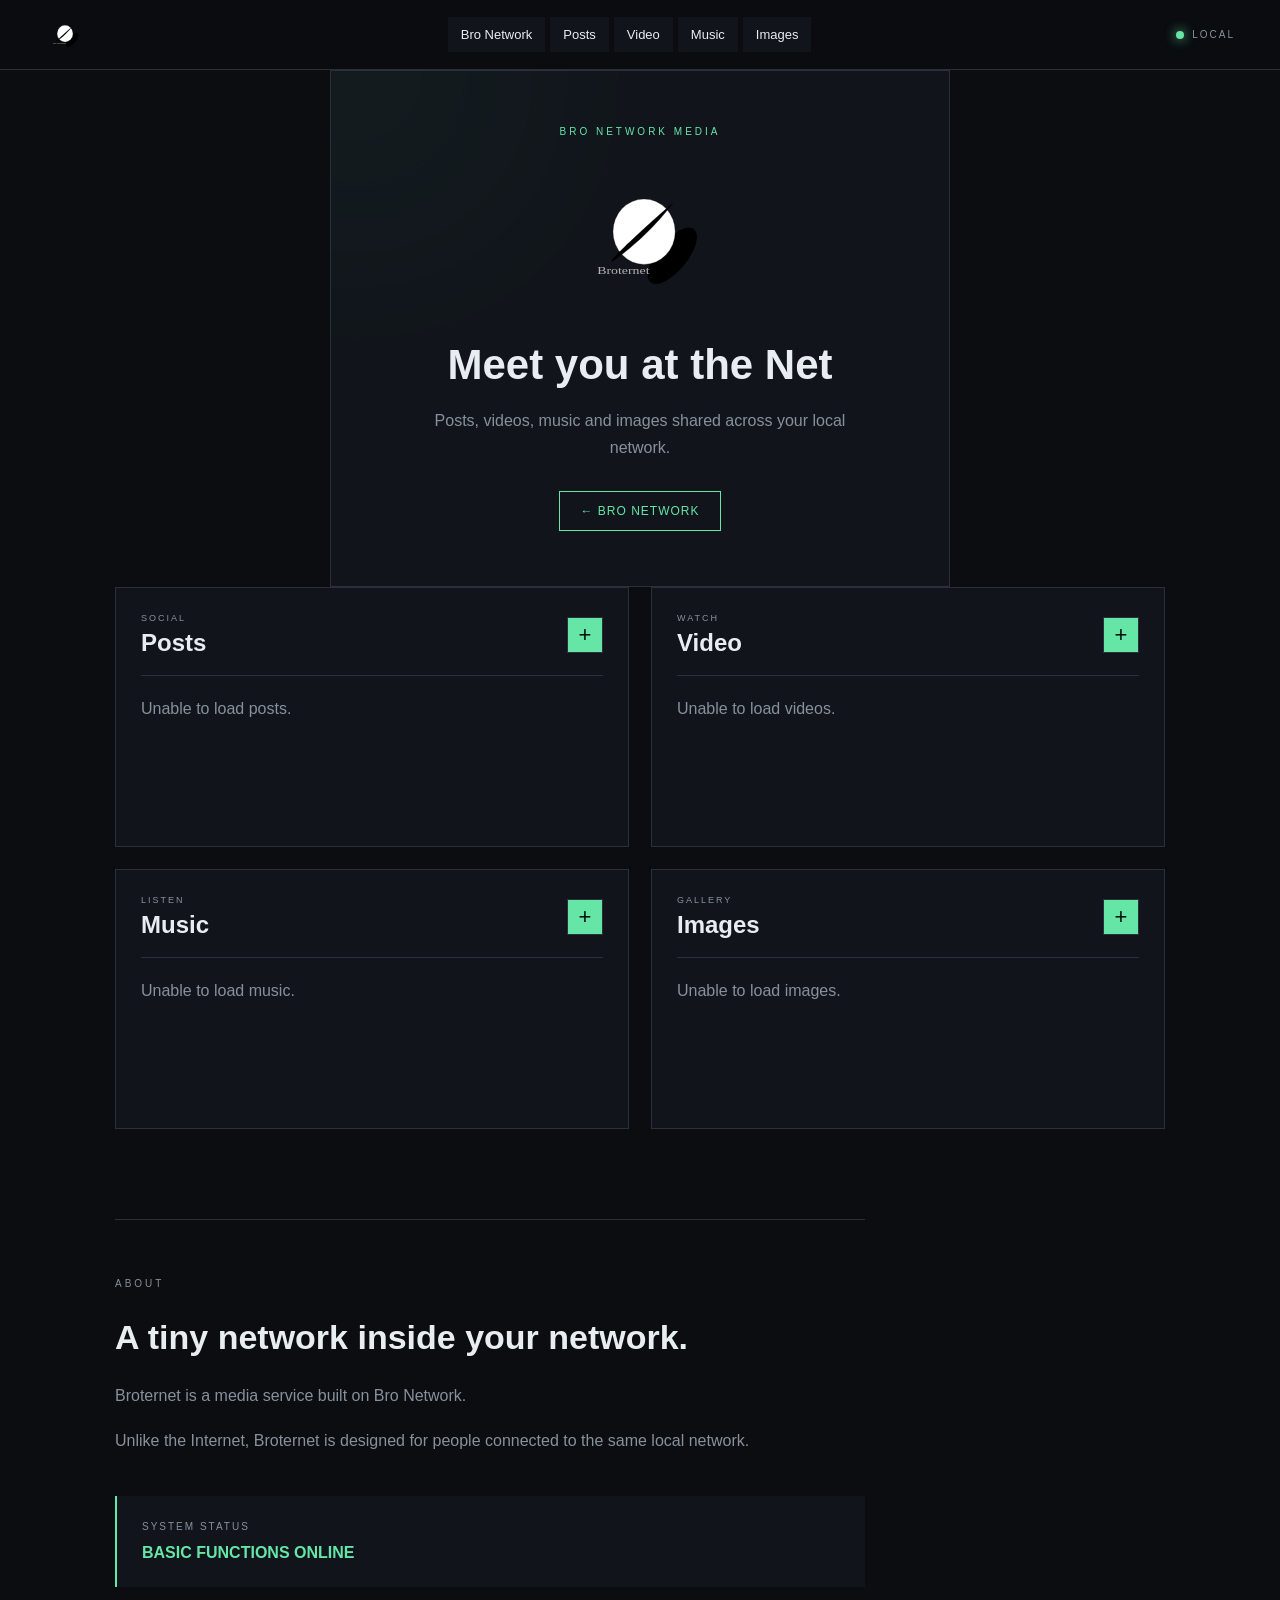
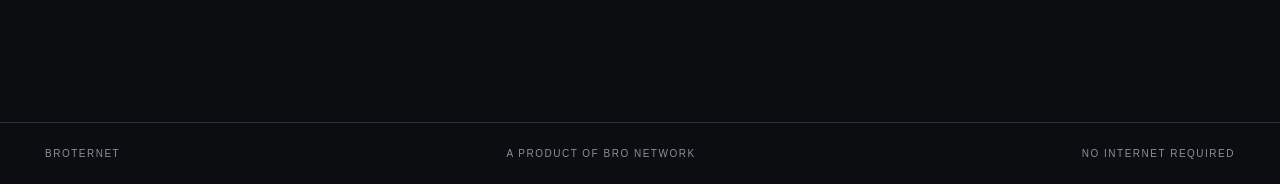
==== broternet/index.html @ 54a4904a "Initial commit" ====
<!DOCTYPE html>

<html lang="en">

<head>

<link
    rel="icon"
    type="image/svg+xml"
    href="broternet.svg"
>

<meta charset="UTF-8">

<meta
    name="viewport"
    content="width=device-width, initial-scale=1.0"
>

<title>Broternet | Bro Network</title>

<link
    rel="stylesheet"
    href="broternet.css"
>

</head>

<body>

<!-- ================================================= -->

<!-- NAVIGATION -->

<!-- ================================================= -->

<header class="navbar">

<a
    href="/"
    class="nav-logo"
>

    <img
        src="broternet.svg"
        alt="Broternet Logo"
    >

</a>


<nav>

    <a href="/">
        Bro Network
    </a>

    <a href="#posts">
        Posts
    </a>

    <a href="#videos">
        Video
    </a>

    <a href="#music">
        Music
    </a>

    <a href="#images">
        Images
    </a>

</nav>


<div class="network-status">

    <span class="status-dot"></span>

    LOCAL

</div>

</header>




<main>

<!-- ================================================= -->
<!-- HERO -->
<!-- ================================================= -->

<section class="hero">

    <div class="hero-card">


        <p class="eyebrow">
            BRO NETWORK MEDIA
        </p>


        <img
            src="broternet.svg"
            alt="Broternet Logo"
            class="hero-logo"
        >


        <h1>
            Meet you at the Net
        </h1>


        <p class="hero-description">

            Posts, videos, music and images
            shared across your local network.

        </p>


        <a
            href="/"
            class="back-button"
        >

            ← BRO NETWORK

        </a>


    </div>

</section>



<!-- ================================================= -->
<!-- CONTENT -->
<!-- ================================================= -->

<div class="content-grid">


    <!-- ============================================= -->
    <!-- POSTS -->
    <!-- ============================================= -->

    <section class="content-section posts-section">

        <div class="section-header">

            <div>

                <p class="section-label">
                    SOCIAL
                </p>

                <h2>
                    Posts
                </h2>

            </div>


            <button
                id="new-post"
                type="button"
                class="add-button"
            >
                +
            </button>

        </div>


        <div
            id="post-form"
            class="publish-form"
            style="display: none;"
        >

            <input
                type="text"
                id="post-title"
                placeholder="Post title"
            >


            <textarea
                id="post-content"
                placeholder="Write something..."
            ></textarea>


            <button
                type="button"
                onclick="createPost()"
            >
                Publish Post
            </button>

        </div>


        <div id="posts">

            Loading posts...

        </div>

    </section>



    <!-- ============================================= -->
    <!-- VIDEO -->
    <!-- ============================================= -->

    <section class="content-section video-section">

        <div class="section-header">

            <div>

                <p class="section-label">
                    WATCH
                </p>

                <h2>
                    Video
                </h2>

            </div>


            <button
                id="new-video"
                type="button"
                class="add-button"
            >
                +
            </button>

        </div>


        <div
            id="video-form"
            class="publish-form"
            style="display: none;"
        >

            <input
                type="text"
                id="video-title"
                placeholder="Video title"
            >


            <label for="video-type">

                VIDEO TYPE

            </label>


            <select id="video-type">

                <option value="embed">

                    Embed Video

                </option>


                <option value="mp4">

                    Upload MP4

                </option>

            </select>


            <div id="embed-container">

                <input
                    type="text"
                    id="video-source"
                    placeholder="Embed URL"
                >

            </div>


            <div
                id="video-upload-container"
                style="display: none;"
            >

                <input
                    type="file"
                    id="video-file"
                    accept="video/mp4,.mp4"
                >

            </div>


            <button
                type="button"
                onclick="createVideo()"
            >
                Publish Video
            </button>

        </div>


        <div id="videos">

            Loading videos...

        </div>

    </section>



    <!-- ============================================= -->
    <!-- MUSIC -->
    <!-- ============================================= -->

    <section class="content-section music-section">

        <div class="section-header">

            <div>

                <p class="section-label">
                    LISTEN
                </p>

                <h2>
                    Music
                </h2>

            </div>


            <button
                id="new-music"
                type="button"
                class="add-button"
            >
                +
            </button>

        </div>


        <div
            id="music-form"
            class="publish-form"
            style="display: none;"
        >

            <input
                type="text"
                id="music-title"
                placeholder="Song title"
            >


            <input
                type="text"
                id="music-artist"
                placeholder="Artist"
            >


            <label>

                MP3 FILE

            </label>


            <input
                type="file"
                id="music-file"
                accept="audio/mpeg,.mp3"
            >


            <button
                type="button"
                onclick="createMusic()"
            >
                Publish Music
            </button>

        </div>


        <div id="music">

            Loading music...

        </div>

    </section>



    <!-- ============================================= -->
    <!-- IMAGES -->
    <!-- ============================================= -->

    <section class="content-section images-section">

        <div class="section-header">

            <div>

                <p class="section-label">
                    GALLERY
                </p>

                <h2>
                    Images
                </h2>

            </div>


            <button
                id="new-image"
                type="button"
                class="add-button"
            >
                +
            </button>

        </div>


        <div
            id="image-form"
            class="publish-form"
            style="display: none;"
        >

            <input
                id="image-title"
                type="text"
                placeholder="Image title"
            >


            <textarea
                id="image-content"
                placeholder="Description (optional)"
            ></textarea>


            <input
                id="image-file"
                type="file"
                accept="image/*"
            >


            <button
                type="button"
                onclick="createImagePost()"
            >
                Publish Image
            </button>

        </div>


        <div id="images">

            Loading images...

        </div>

    </section>


</div>



<!-- ================================================= -->
<!-- ABOUT -->
<!-- ================================================= -->

<section class="about-section">


    <p class="eyebrow">
        ABOUT
    </p>


    <h2>
        A tiny network inside your network.
    </h2>


    <p>

        Broternet is a media service
        built on Bro Network.

    </p>


    <p>

        Unlike the Internet, Broternet
        is designed for people connected
        to the same local network.

    </p>


    <div class="changelog">

        <span>
            SYSTEM STATUS
        </span>

        <strong>
            BASIC FUNCTIONS ONLINE
        </strong>

    </div>


</section>

</main>




<footer>

<span>
    BROTERNET
</span>

<span>
    A PRODUCT OF BRO NETWORK
</span>

<span>
    NO INTERNET REQUIRED
</span>

</footer>




<script src="broternet.js"></script>

</body>

</html>
---- broternet/broternet.css ----
/* ========================================
BROTERNET
A BRO NETWORK MEDIA SERVICE
======================================== */

/* ========================================
ROOT
======================================== */

*{

box-sizing:
border-box;

}

:root {

--bg:
    #0b0d10;

--bg-soft:
    #11151b;

--panel:
    #141922;

--line:
    #29303a;

--text:
    #e8edf2;

--muted:
    #87919d;

--accent:
    #65e6a7;

}

html {

scroll-behavior:
    smooth;

}

body {

margin:
    0;

background:
    var(--bg);

color:
    var(--text);

font-family:
    Arial,
    sans-serif;

}

/* ========================================
NAVBAR
======================================== */

.navbar {

height:
    70px;

display:
    flex;

align-items:
    center;

justify-content:
    space-between;

padding:
    0 45px;

border-bottom:
    1px solid var(--line);

background:
    rgba(11, 13, 16, 0.96);

position:
    sticky;

top:
    0;

z-index:
    100;

}

.nav-logo {

display:
    flex;

align-items:
    center;

}

.nav-logo img {

width:
    38px;

height:
    38px;

}

.navbar nav {

display:
    flex;

gap:
    5px;

}

.navbar nav a {

color:
    var(--muted);

text-decoration:
    none;

padding:
    10px 13px;

font-size:
    13px;

transition:
    0.2s;

}

.navbar nav a {

color:
    var(--text);

background:
    var(--bg-soft);

}

.network-status {

display:
    flex;

align-items:
    center;

gap:
    8px;

color:
    var(--muted);

font-size:
    10px;

letter-spacing:
    2px;

}

.status-dot {

width:
    8px;

height:
    8px;

border-radius:
    50%;

background:
    var(--accent);

box-shadow:
    0 0 12px var(--accent);

}

/* ========================================
MAIN
======================================== */

main {

max-width:
    1100px;

margin:
    auto;

padding:
    0 25px 80px;

}

/* ========================================
HERO
======================================== */

.hero {

min-height:
    440px;

display:
    flex;

justify-content:
    center;

align-items:
    center;

}

.hero-card {

width:
    620px;

max-width:
    100%;

text-align:
    center;

padding:
    55px 35px;

border:
    1px solid var(--line);

background:
    var(--bg-soft);

position:
    relative;

overflow:
    hidden;

}

/* decorative glow */

.hero-card::before {

content:
    "";

position:
    absolute;

width:
    250px;

height:
    250px;

border-radius:
    50%;

background:
    var(--accent);

filter:
    blur(120px);

opacity:
    0.07;

top:
    -120px;

left:
    -100px;

}

.hero-card > * {

position:
    relative;

}

.eyebrow {

color:
    var(--accent);

font-size:
    10px;

letter-spacing:
    3px;

margin:
    0 0 25px;

}

.hero-logo {

width:
    150px;

max-width:
    100%;

margin-bottom:
    25px;

}

.hero h1 {

font-size:
    42px;

margin:
    0 0 18px;

}

.hero-description {

color:
    var(--muted);

line-height:
    1.7;

max-width:
    450px;

margin:
    0 auto 30px;

}

.back-button {

display:
    inline-block;

padding:
    12px 20px;

border:
    1px solid var(--line);

color:
    var(--text);

text-decoration:
    none;

font-size:
    12px;

letter-spacing:
    1px;

transition:
    0.2s;

}

.back-button {

border-color:
    var(--accent);

color:
    var(--accent);

}

/* ========================================
CONTENT GRID
======================================== */

.content-grid {

display:
    grid;

grid-template-columns:
    repeat(2, 1fr);

gap:
    22px;

margin-bottom:
    90px;

}

.content-section {

min-height:
    260px;

padding:
    25px;

border:
    1px solid var(--line);

background:
    var(--bg-soft);

}

/* ========================================
SECTION HEADER
======================================== */

.section-header {

display:
    flex;

align-items:
    center;

justify-content:
    space-between;

padding-bottom:
    18px;

margin-bottom:
    20px;

border-bottom:
    1px solid var(--line);

}

.section-label {

margin:
    0 0 6px;

color:
    var(--muted);

font-size:
    9px;

letter-spacing:
    2px;

}

.section-header h2 {

margin:
    0;

font-size:
    24px;

}

.add-button {

width:
    36px;

height:
    36px;

border:
    1px solid var(--line);

background:
    transparent;

color:
    var(--accent);

font-size:
    22px;

cursor:
    pointer;

transition:
    0.2s;

}

.add-button {

background:
    var(--accent);

color:
    #08100c;

}

/* ========================================
PUBLISH FORMS
======================================== */

.publish-form {

display:
    flex;

flex-direction:
    column;

gap:
    12px;

padding:
    18px;

margin-bottom:
    20px;

border:
    1px solid var(--line);

background:
    var(--panel);

}

.publish-form input,
.publish-form textarea,
.publish-form select {

width:
    100%;

padding:
    12px;

border:
    1px solid var(--line);

background:
    var(--bg);

color:
    var(--text);

outline:
    none;

font-family:
    inherit;

}

.publish-form textarea {

min-height:
    110px;

resize:
    vertical;

}

.publish-form input,
.publish-form textarea,
.publish-form select {

border-color:
    var(--accent);

}

.publish-form label {

color:
    var(--muted);

font-size:
    10px;

letter-spacing:
    1.5px;

}

.publish-form button {

padding:
    12px;

border:
    none;

background:
    var(--accent);

color:
    #07110b;

font-weight:
    bold;

cursor:
    pointer;

}

/* ========================================
CONTENT OUTPUT
======================================== */

#posts,
#videos,
#music,
#images {

color:
    var(--muted);

line-height:
    1.6;

}

/* ========================================
ABOUT
======================================== */

.about-section {

max-width:
    750px;

padding:
    55px 0;

border-top:
    1px solid var(--line);

}

.about-section h2 {

font-size:
    34px;

margin:
    0 0 25px;

}

.about-section > p {

color:
    var(--muted);

line-height:
    1.8;

max-width:
    680px;

}

.changelog {

display:
    flex;

flex-direction:
    column;

gap:
    12px;

margin-top:
    40px;

padding:
    25px;

border-left:
    2px solid var(--accent);

background:
    var(--bg-soft);

}

.changelog span {

color:
    var(--muted);

font-size:
    10px;

letter-spacing:
    2px;

}

.changelog strong {

color:
    var(--accent);

}

/* ========================================
FOOTER
======================================== */

footer {

display:
    flex;

justify-content:
    space-between;

gap:
    20px;

padding:
    25px 45px;

border-top:
    1px solid var(--line);

color:
    var(--muted);

font-size:
    10px;

letter-spacing:
    1.5px;

}

/* ========================================
MOBILE
======================================== */

@media (
max-width: 800px
) {

.navbar {

    padding:
        0 20px;

}


.navbar nav {

    display:
        none;

}


.content-grid {

    grid-template-columns:
        1fr;

}


.hero {

    min-height:
        380px;

}


.hero-card {

    padding:
        45px 22px;

}


.hero h1 {

    font-size:
        32px;

}


main {

    padding:
        0 18px 60px;

}


footer {

    flex-direction:
        column;

    padding:
        25px 20px;

}

}
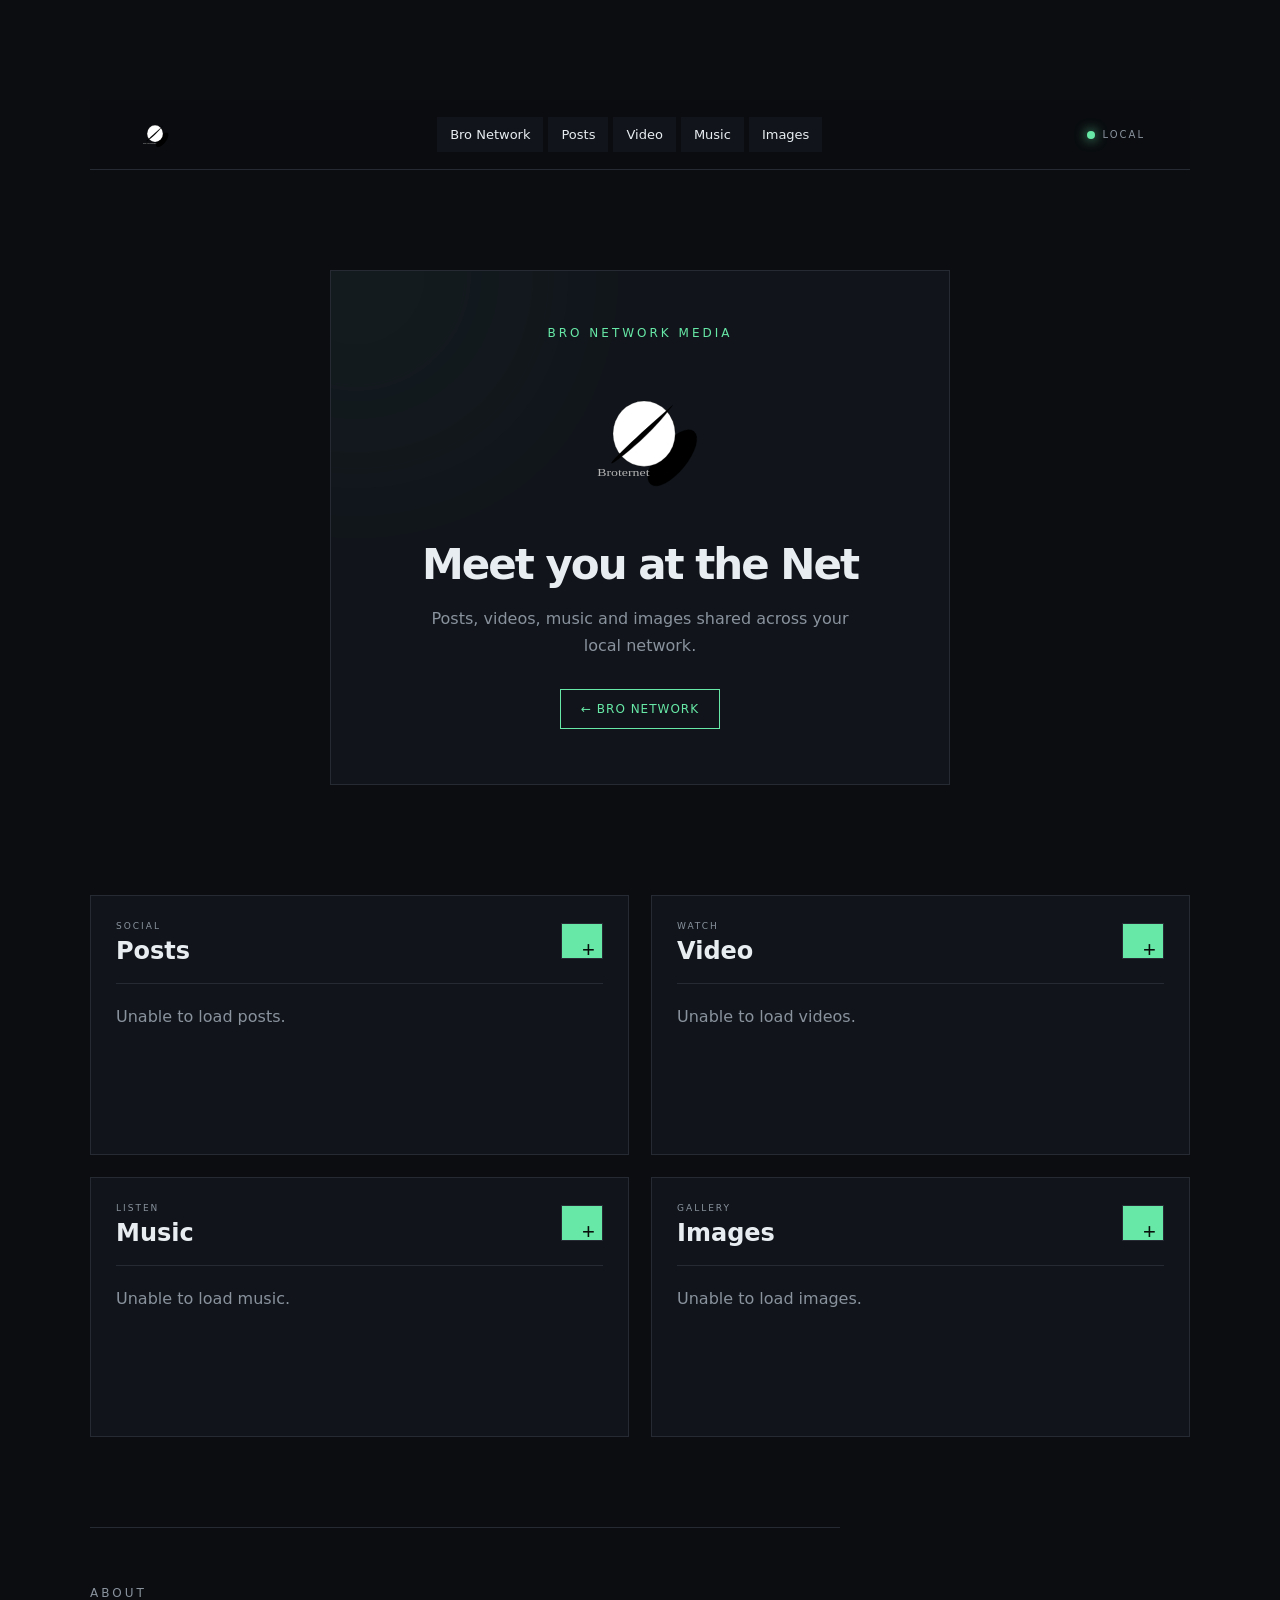
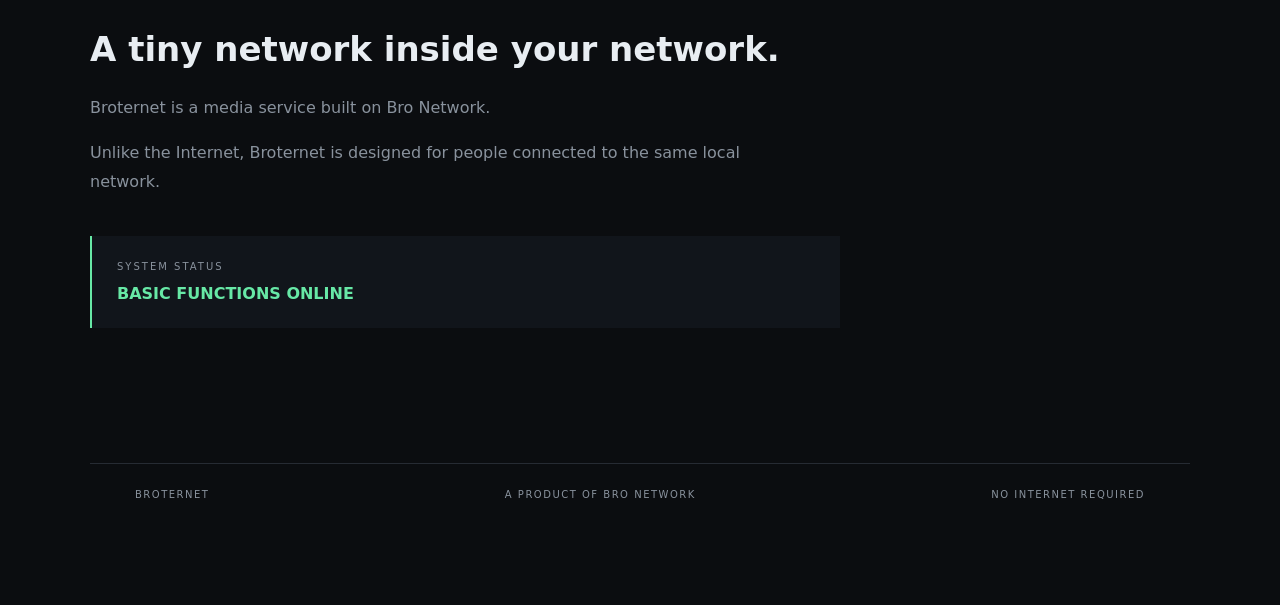
==== commit 3fe7adc4: "add broterminal" ====
--- a/broternet/index.html
+++ b/broternet/index.html
@@ -23,11 +23,12 @@
     rel="stylesheet"
     href="broternet.css"
 >
+<link rel="stylesheet" href="../style.css">
 
 </head>
 
 <body>
-
+<main class="broternet-page">
 <!-- ================================================= -->
 
 <!-- NAVIGATION -->
@@ -553,7 +554,7 @@
 
 
 
-<footer>
+<footer class="broternet-footer">
 
 <span>
     BROTERNET
@@ -571,9 +572,42 @@
 
 
 
-
+<script src="../script.js"></script>
 <script src="broternet.js"></script>
 
+<div id="bro-dialog" class="bro-dialog">
+
+    <div class="bro-dialog-box">
+
+        <div
+            id="bro-dialog-content"
+            class="bro-dialog-content"
+        >
+            Content
+        </div>
+
+        <div class="bro-dialog-actions">
+
+            <button
+                id="bro-dialog-opt1"
+            >
+                OK
+            </button>
+
+            <button
+                id="bro-dialog-opt2"
+                class="secondary"
+            >
+                Cancel
+            </button>
+
+        </div>
+
+    </div>
+
+</div>
 </body>
 
+</main>
+
 </html>
--- a/broternet/broternet.css
+++ b/broternet/broternet.css
@@ -741,37 +741,27 @@
 }
 
 /* ========================================
-FOOTER
-======================================== */
-
-footer {
-
-display:
-    flex;
-
-justify-content:
-    space-between;
-
-gap:
-    20px;
-
-padding:
-    25px 45px;
-
-border-top:
-    1px solid var(--line);
-
-color:
-    var(--muted);
-
-font-size:
-    10px;
-
-letter-spacing:
-    1.5px;
-
-}
-
+   BROTERNET FOOTER
+======================================== */
+
+.broternet-footer {
+    width: 100%;
+    box-sizing: border-box;
+
+    display: flex;
+    justify-content: space-between;
+    align-items: center;
+
+    padding: 25px 45px;
+
+    border-top: 1px solid var(--line);
+
+    color: var(--muted);
+    font-size: 10px;
+    letter-spacing: 1.5px;
+
+    gap: 20px;
+}
 /* ========================================
 MOBILE
 ======================================== */
@@ -846,4 +836,1024 @@
 
 }
 
-}
+/* ========================================
+BROTERNET
+A BRO NETWORK MEDIA SERVICE
+======================================== */
+
+/* ========================================
+ROOT
+======================================== */
+
+*{
+
+box-sizing:
+border-box;
+
+}
+
+:root {
+
+--bg:
+    #0b0d10;
+
+--bg-soft:
+    #11151b;
+
+--panel:
+    #141922;
+
+--line:
+    #29303a;
+
+--text:
+    #e8edf2;
+
+--muted:
+    #87919d;
+
+--accent:
+    #65e6a7;
+
+}
+
+html {
+
+scroll-behavior:
+    smooth;
+
+}
+
+body {
+
+margin:
+    0;
+
+background:
+    var(--bg);
+
+color:
+    var(--text);
+
+font-family:
+    Arial,
+    sans-serif;
+
+}
+
+/* ========================================
+NAVBAR
+======================================== */
+
+.navbar {
+
+height:
+    70px;
+
+display:
+    flex;
+
+align-items:
+    center;
+
+justify-content:
+    space-between;
+
+padding:
+    0 45px;
+
+border-bottom:
+    1px solid var(--line);
+
+background:
+    rgba(11, 13, 16, 0.96);
+
+position:
+    sticky;
+
+top:
+    0;
+
+z-index:
+    100;
+
+}
+
+.nav-logo {
+
+display:
+    flex;
+
+align-items:
+    center;
+
+}
+
+.nav-logo img {
+
+width:
+    38px;
+
+height:
+    38px;
+
+}
+
+.navbar nav {
+
+display:
+    flex;
+
+gap:
+    5px;
+
+}
+
+.navbar nav a {
+
+color:
+    var(--muted);
+
+text-decoration:
+    none;
+
+padding:
+    10px 13px;
+
+font-size:
+    13px;
+
+transition:
+    0.2s;
+
+}
+
+.navbar nav a {
+
+color:
+    var(--text);
+
+background:
+    var(--bg-soft);
+
+}
+
+.network-status {
+
+display:
+    flex;
+
+align-items:
+    center;
+
+gap:
+    8px;
+
+color:
+    var(--muted);
+
+font-size:
+    10px;
+
+letter-spacing:
+    2px;
+
+}
+
+.status-dot {
+
+width:
+    8px;
+
+height:
+    8px;
+
+border-radius:
+    50%;
+
+background:
+    var(--accent);
+
+box-shadow:
+    0 0 12px var(--accent);
+
+}
+
+/* ========================================
+MAIN
+======================================== */
+
+main {
+
+max-width:
+    1100px;
+
+margin:
+    auto;
+
+padding:
+    0 25px 80px;
+
+}
+
+/* ========================================
+HERO
+======================================== */
+
+.hero {
+
+min-height:
+    440px;
+
+display:
+    flex;
+
+justify-content:
+    center;
+
+align-items:
+    center;
+
+}
+
+.hero-card {
+
+width:
+    620px;
+
+max-width:
+    100%;
+
+text-align:
+    center;
+
+padding:
+    55px 35px;
+
+border:
+    1px solid var(--line);
+
+background:
+    var(--bg-soft);
+
+position:
+    relative;
+
+overflow:
+    hidden;
+
+}
+
+/* decorative glow */
+
+.hero-card::before {
+
+content:
+    "";
+
+position:
+    absolute;
+
+width:
+    250px;
+
+height:
+    250px;
+
+border-radius:
+    50%;
+
+background:
+    var(--accent);
+
+filter:
+    blur(120px);
+
+opacity:
+    0.07;
+
+top:
+    -120px;
+
+left:
+    -100px;
+
+}
+
+.hero-card > * {
+
+position:
+    relative;
+
+}
+
+.eyebrow {
+
+color:
+    var(--accent);
+
+font-size:
+    10px;
+
+letter-spacing:
+    3px;
+
+margin:
+    0 0 25px;
+
+}
+
+.hero-logo {
+
+width:
+    150px;
+
+max-width:
+    100%;
+
+margin-bottom:
+    25px;
+
+}
+
+.hero h1 {
+
+font-size:
+    42px;
+
+margin:
+    0 0 18px;
+
+}
+
+.hero-description {
+
+color:
+    var(--muted);
+
+line-height:
+    1.7;
+
+max-width:
+    450px;
+
+margin:
+    0 auto 30px;
+
+}
+
+.back-button {
+
+display:
+    inline-block;
+
+padding:
+    12px 20px;
+
+border:
+    1px solid var(--line);
+
+color:
+    var(--text);
+
+text-decoration:
+    none;
+
+font-size:
+    12px;
+
+letter-spacing:
+    1px;
+
+transition:
+    0.2s;
+
+}
+
+.back-button {
+
+border-color:
+    var(--accent);
+
+color:
+    var(--accent);
+
+}
+
+/* ========================================
+CONTENT GRID
+======================================== */
+
+.content-grid {
+
+display:
+    grid;
+
+grid-template-columns:
+    repeat(2, 1fr);
+
+gap:
+    22px;
+
+margin-bottom:
+    90px;
+
+}
+
+.content-section {
+
+min-height:
+    260px;
+
+padding:
+    25px;
+
+border:
+    1px solid var(--line);
+
+background:
+    var(--bg-soft);
+
+}
+
+/* ========================================
+SECTION HEADER
+======================================== */
+
+.section-header {
+
+display:
+    flex;
+
+align-items:
+    center;
+
+justify-content:
+    space-between;
+
+padding-bottom:
+    18px;
+
+margin-bottom:
+    20px;
+
+border-bottom:
+    1px solid var(--line);
+
+}
+
+.section-label {
+
+margin:
+    0 0 6px;
+
+color:
+    var(--muted);
+
+font-size:
+    9px;
+
+letter-spacing:
+    2px;
+
+}
+
+.section-header h2 {
+
+margin:
+    0;
+
+font-size:
+    24px;
+
+}
+
+.add-button {
+
+width:
+    36px;
+
+height:
+    36px;
+
+border:
+    1px solid var(--line);
+
+background:
+    transparent;
+
+color:
+    var(--accent);
+
+font-size:
+    22px;
+
+cursor:
+    pointer;
+
+transition:
+    0.2s;
+
+}
+
+.add-button {
+
+background:
+    var(--accent);
+
+color:
+    #08100c;
+
+}
+
+/* ========================================
+PUBLISH FORMS
+======================================== */
+
+.publish-form {
+
+display:
+    flex;
+
+flex-direction:
+    column;
+
+gap:
+    12px;
+
+padding:
+    18px;
+
+margin-bottom:
+    20px;
+
+border:
+    1px solid var(--line);
+
+background:
+    var(--panel);
+
+}
+
+.publish-form input,
+.publish-form textarea,
+.publish-form select {
+
+width:
+    100%;
+
+padding:
+    12px;
+
+border:
+    1px solid var(--line);
+
+background:
+    var(--bg);
+
+color:
+    var(--text);
+
+outline:
+    none;
+
+font-family:
+    inherit;
+
+}
+
+.publish-form textarea {
+
+min-height:
+    110px;
+
+resize:
+    vertical;
+
+}
+
+.publish-form input,
+.publish-form textarea,
+.publish-form select {
+
+border-color:
+    var(--accent);
+
+}
+
+.publish-form label {
+
+color:
+    var(--muted);
+
+font-size:
+    10px;
+
+letter-spacing:
+    1.5px;
+
+}
+
+.publish-form button {
+
+padding:
+    12px;
+
+border:
+    none;
+
+background:
+    var(--accent);
+
+color:
+    #07110b;
+
+font-weight:
+    bold;
+
+cursor:
+    pointer;
+
+}
+
+/* ========================================
+CONTENT OUTPUT
+======================================== */
+
+#posts,
+#videos,
+#music,
+#images {
+
+color:
+    var(--muted);
+
+line-height:
+    1.6;
+
+}
+
+/* ========================================
+ABOUT
+======================================== */
+
+.about-section {
+
+max-width:
+    750px;
+
+padding:
+    55px 0;
+
+border-top:
+    1px solid var(--line);
+
+}
+
+.about-section h2 {
+
+font-size:
+    34px;
+
+margin:
+    0 0 25px;
+
+}
+
+.about-section > p {
+
+color:
+    var(--muted);
+
+line-height:
+    1.8;
+
+max-width:
+    680px;
+
+}
+
+.changelog {
+
+display:
+    flex;
+
+flex-direction:
+    column;
+
+gap:
+    12px;
+
+margin-top:
+    40px;
+
+padding:
+    25px;
+
+border-left:
+    2px solid var(--accent);
+
+background:
+    var(--bg-soft);
+
+}
+
+.changelog span {
+
+color:
+    var(--muted);
+
+font-size:
+    10px;
+
+letter-spacing:
+    2px;
+
+}
+
+.changelog strong {
+
+color:
+    var(--accent);
+
+}
+
+/* ========================================
+FOOTER
+======================================== */
+
+footer {
+
+display:
+    flex;
+
+justify-content:
+    space-between;
+
+gap:
+    20px;
+
+padding:
+    25px 45px;
+
+border-top:
+    1px solid var(--line);
+
+color:
+    var(--muted);
+
+font-size:
+    10px;
+
+letter-spacing:
+    1.5px;
+
+}
+
+/* ========================================
+MOBILE
+======================================== */
+
+@media (
+max-width: 800px
+) {
+
+.navbar {
+
+    padding:
+        0 20px;
+
+}
+
+
+.navbar nav {
+
+    display:
+        none;
+
+}
+
+
+.content-grid {
+
+    grid-template-columns:
+        1fr;
+
+}
+
+
+.hero {
+
+    min-height:
+        380px;
+
+}
+
+
+.hero-card {
+
+    padding:
+        45px 22px;
+
+}
+
+
+.hero h1 {
+
+    font-size:
+        32px;
+
+}
+
+
+main {
+
+    padding:
+        0 18px 60px;
+
+}
+
+
+footer {
+
+    flex-direction:
+        column;
+
+    padding:
+        25px 20px;
+
+}
+
+/* ========================================
+COMMENTS
+======================================== */
+
+.comment-panel {
+
+margin-top:
+    15px;
+
+padding-top:
+    15px;
+
+border-top:
+    1px solid var(--line);
+
+}
+
+
+.comments-list {
+
+display:
+    flex;
+
+flex-direction:
+    column;
+
+gap:
+    10px;
+
+margin-bottom:
+    15px;
+
+}
+
+
+.comment {
+
+padding:
+    10px 12px;
+
+border:
+    1px solid var(--line);
+
+background:
+    var(--panel);
+
+}
+
+
+.comment small {
+
+display:
+    block;
+
+margin-bottom:
+    5px;
+
+color:
+    var(--muted);
+
+font-size:
+    10px;
+
+}
+
+
+.comment p {
+
+margin:
+    0;
+
+color:
+    var(--text);
+
+line-height:
+    1.5;
+
+}
+
+
+/* COMMENT INPUT */
+
+.comment-input-box {
+
+display:
+    flex;
+
+gap:
+    8px;
+
+}
+
+
+.comment-input-box input {
+
+flex:
+    1;
+
+padding:
+    10px 12px;
+
+border:
+    1px solid var(--line);
+
+background:
+    var(--bg);
+
+color:
+    var(--text);
+
+outline:
+    none;
+
+font-family:
+    inherit;
+
+}
+
+
+.comment-input-box input:focus {
+
+border-color:
+    var(--accent);
+
+}
+
+
+/* SEND BUTTON */
+
+.comment-input-box button {
+
+padding:
+    10px 16px;
+
+border:
+    none;
+
+background:
+    var(--accent);
+
+color:
+    #07110b;
+
+font-weight:
+    bold;
+
+cursor:
+    pointer;
+
+transition:
+    0.2s;
+
+}
+
+
+.comment-input-box button:hover {
+
+opacity:
+    0.85;
+
+}
+
+/* ========================================
+   BROTERNET PAGE LAYOUT
+======================================== */
+
+.broternet-page {
+    width: 100%;
+    max-width: 1200px;
+    margin: 0 auto;
+    padding: 0 45px;
+    box-sizing: border-box;
+}
--- a/style.css
+++ b/style.css
@@ -0,0 +1,902 @@
+/* style.css */
+
+/* =========================
+ROOT
+========================= */
+
+:root{
+
+--bg:
+    #0b0d10;
+
+--bg-soft:
+    #11151b;
+
+--line:
+    #262b33;
+
+--text:
+    #e8edf2;
+
+--muted:
+    #89929d;
+
+--accent:
+    #67e8a6;
+
+}
+
+/* =========================
+RESET
+========================= */
+
+{
+
+box-sizing:
+border-box;
+
+}
+
+html {
+
+background:
+    var(--bg);
+
+}
+
+body {
+
+margin:
+    0;
+
+min-height:
+    100vh;
+
+color:
+    var(--text);
+
+background:
+    var(--bg);
+
+font-family:
+
+    Inter,
+    system-ui,
+    -apple-system,
+    BlinkMacSystemFont,
+    "Segoe UI",
+    sans-serif;
+
+}
+
+/* =========================
+BACKGROUND
+========================= */
+
+/* =========================
+BACKGROUND PARTICLES
+========================= */
+
+.vector-field {
+
+    position:
+        fixed;
+
+    inset:
+        0;
+
+    pointer-events:
+        none;
+
+    z-index:
+        0;
+
+    overflow:
+        hidden;
+
+}
+
+.vector-field canvas {
+
+    width:
+        100%;
+
+    height:
+        100%;
+
+    display:
+        block;
+
+}
+/* =========================
+APP
+========================= */
+
+.app {
+
+position:
+    relative;
+
+z-index:
+    1;
+
+min-height:
+    100vh;
+
+max-width:
+    1200px;
+
+margin:
+    auto;
+
+padding:
+    0 40px;
+
+display:
+    flex;
+
+flex-direction:
+    column;
+
+}
+
+/* =========================
+HEADER
+========================= */
+
+header {
+
+height:
+    88px;
+
+display:
+    flex;
+
+align-items:
+    center;
+
+justify-content:
+    space-between;
+
+border-bottom:
+    1px solid var(--line);
+
+}
+
+.brand {
+
+display:
+    flex;
+
+align-items:
+    center;
+
+gap:
+    10px;
+
+font-size:
+    14px;
+
+font-weight:
+    700;
+
+letter-spacing:
+    2px;
+
+}
+
+.brand-logo {
+
+    height: 100px;
+
+    width: auto;
+
+    display: block;
+
+}
+.logo-dot {
+
+width:
+    12px;
+
+height:
+    12px;
+
+border-radius:
+    50%;
+
+background:
+    var(--accent);
+
+box-shadow:
+
+    0 0 18px
+    rgba(103, 232, 166, 0.7);
+
+}
+
+nav {
+
+display:
+    flex;
+
+gap:
+    32px;
+
+}
+
+nav a {
+
+color:
+    var(--muted);
+
+text-decoration:
+    none;
+
+font-size:
+    14px;
+
+transition:
+    color 0.2s ease;
+
+}
+
+nav a,
+nav a.active {
+
+color:
+    var(--text);
+
+}
+
+.user-id {
+
+border:
+    1px solid var(--line);
+
+background:
+    transparent;
+
+color:
+    var(--text);
+
+padding:
+    9px 15px;
+
+cursor:
+    pointer;
+
+}
+
+/* =========================
+MAIN
+========================= */
+
+main {
+
+flex:
+    1;
+
+padding:
+    100px 0 80px;
+
+}
+
+/* =========================
+HERO
+========================= */
+
+.hero {
+
+text-align:
+    center;
+
+max-width:
+    720px;
+
+margin:
+    0 auto 110px;
+
+}
+
+.eyebrow {
+
+color:
+    var(--accent);
+
+font-size:
+    12px;
+
+letter-spacing:
+    3px;
+
+margin-bottom:
+    24px;
+
+}
+
+h1 {
+
+margin:
+    0;
+
+font-size:
+    clamp(
+        38px,
+        6vw,
+        70px
+    );
+
+font-weight:
+    600;
+
+letter-spacing:
+    -2px;
+
+line-height:
+    1.05;
+
+}
+
+h1 span {
+
+display:
+    block;
+
+color:
+    var(--muted);
+
+font-weight:
+    400;
+
+}
+
+.welcome {
+
+margin-top:
+    30px;
+
+color:
+    var(--muted);
+
+font-size:
+    17px;
+
+}
+
+.welcome strong {
+
+color:
+    var(--text);
+
+}
+
+/* =========================
+SECTIONS
+========================= */
+
+.section {
+
+margin-bottom:
+    70px;
+
+}
+
+.section-title {
+
+color:
+    var(--muted);
+
+font-size:
+    11px;
+
+letter-spacing:
+    3px;
+
+margin-bottom:
+    22px;
+
+}
+
+/* =========================
+BUTTONS
+========================= */
+
+.button-row {
+
+display:
+    flex;
+
+flex-wrap:
+    wrap;
+
+gap:
+    12px;
+
+}
+
+button {
+
+padding:
+    13px 20px;
+
+border:
+    1px solid var(--line);
+
+background:
+    var(--bg-soft);
+
+color:
+    var(--text);
+
+cursor:
+    pointer;
+
+font-size:
+    14px;
+
+transition:
+
+    border-color 0.2s ease,
+    transform 0.2s ease,
+    background 0.2s ease;
+
+}
+
+button {
+
+border-color:
+    var(--accent);
+
+transform:
+    translateY(-2px);
+
+}
+
+.secondary {
+
+background:
+    transparent;
+
+}
+
+.accent {
+
+color:
+    #07110b;
+
+background:
+    var(--accent);
+
+border-color:
+    var(--accent);
+
+font-weight:
+    600;
+
+}
+
+/* =========================
+SERVICES
+========================= */
+
+.services-grid {
+
+display:
+    grid;
+
+grid-template-columns:
+
+    repeat(
+        auto-fit,
+        minmax(220px, 1fr)
+    );
+
+gap:
+    12px;
+
+}
+
+.service {
+
+display:
+    flex;
+
+align-items:
+    center;
+
+gap:
+    16px;
+
+padding:
+    20px;
+
+color:
+    var(--text);
+
+text-decoration:
+    none;
+
+border:
+    1px solid var(--line);
+
+background:
+    rgba(17, 21, 27, 0.7);
+
+transition:
+
+    border-color 0.2s ease,
+    transform 0.2s ease,
+    background 0.2s ease;
+
+}
+
+.service {
+
+transform:
+    translateY(-3px);
+
+border-color:
+    var(--accent);
+
+background:
+    var(--bg-soft);
+
+}
+
+.service > span {
+
+font-size:
+    24px;
+
+}
+
+.service div {
+
+display:
+    flex;
+
+flex-direction:
+    column;
+
+gap:
+    5px;
+
+}
+
+.service small {
+
+color:
+    var(--muted);
+
+}
+
+/* =========================
+FOOTER
+========================= */
+
+footer {
+
+display:
+    flex;
+
+justify-content:
+    space-between;
+
+padding:
+    25px 0px;
+
+border-top:
+    1px solid var(--line);
+
+color:
+    var(--muted);
+
+font-size:
+    11px;
+
+letter-spacing:
+    2px;
+
+}
+
+/* =========================
+BRO DIALOG
+========================= */
+
+.bro-dialog {
+
+    position: fixed;
+
+    inset: 0;
+
+    display: none;
+
+    align-items: center;
+
+    justify-content: center;
+
+    background:
+        rgba(0, 0, 0, 0.65);
+
+    backdrop-filter:
+        blur(6px);
+
+    z-index: 9999;
+
+}
+
+.bro-dialog.show {
+
+    display: flex;
+
+}
+
+.bro-dialog-box {
+
+    width: min(420px, 85vw);
+
+    min-height: 180px;
+
+    padding: 28px;
+
+    border: 1px solid var(--accent);
+
+    background: var(--bg-soft);
+
+    transform-origin: center;
+
+    animation:
+        broDialogOpen
+        0.45s
+        ease-out
+        forwards;
+
+}
+
+
+@keyframes broDialogOpen {
+
+    0% {
+
+        width: 1px;
+
+        height: 80px;
+
+        min-height: 0;
+
+        padding: 0;
+
+        opacity: 1;
+
+    }
+
+    20% {
+
+        width: 40px;
+
+        height: 100px;
+
+        min-height: 0;
+
+        padding: 0;
+
+    }
+
+    70% {
+
+        width: min(420px, 85vw);
+
+        height: 180px;
+
+        min-height: 0;
+
+        padding: 0;
+
+    }
+
+    100% {
+
+        width: min(420px, 85vw);
+
+        min-height: 180px;
+
+        padding: 28px;
+
+    }
+
+}
+.bro-dialog-content {
+
+    min-height:
+        100px;
+
+    font-size:
+        16px;
+
+    line-height:
+        1.5;
+
+}
+
+.bro-dialog-content,
+.bro-dialog-actions {
+
+    opacity: 0;
+
+    animation:
+        broDialogContent
+        0.2s
+        ease
+        0.45s
+        forwards;
+
+}
+
+
+@keyframes broDialogContent {
+
+    to {
+
+        opacity: 1;
+
+    }
+
+}
+
+/* =========================
+BRO PROMPT
+========================= */
+
+.bro-prompt input {
+
+    width:
+        100%;
+
+    box-sizing:
+        border-box;
+
+    padding:
+        12px;
+
+    margin-top:
+        15px;
+
+    background:
+        var(--bg);
+
+    color:
+        var(--text);
+
+    border:
+        1px solid var(--accent);
+
+    outline:
+        none;
+
+    font-family:
+        inherit;
+
+    font-size:
+        15px;
+
+}
+
+.bro-prompt input:focus {
+
+    box-shadow:
+        0 0 15px
+        rgba(103, 232, 166, 0.25);
+
+}
+
+.sendbox input {
+
+    width:
+        100%;
+
+    box-sizing:
+        border-box;
+
+    padding:
+        12px 16px;
+
+    background:
+        var(--bg-soft);
+
+    color:
+        var(--text);
+
+    border:
+        1px solid var(--line);
+
+    outline:
+        none;
+
+    font-family:
+        inherit;
+
+    font-size:
+        14px;
+
+}
+
+
+/* =========================
+MOBILE
+========================= */
+
+@media (
+max-width: 700px
+) {
+
+.app {
+
+    padding:
+        0 20px;
+
+}
+
+
+header {
+
+    height:
+        auto;
+
+    padding:
+        22px 0;
+
+    gap:
+        20px;
+
+    flex-wrap:
+        wrap;
+
+}
+
+
+nav {
+
+    order:
+        3;
+
+    width:
+        100%;
+
+    gap:
+        20px;
+
+}
+
+
+main {
+
+    padding-top:
+        70px;
+
+}
+
+
+.hero {
+
+    margin-bottom:
+        80px;
+
+}
+
+
+footer {
+
+    gap:
+        15px;
+
+    flex-direction:
+        column;
+
+}
+
+}
+
+.coffee-link {
+    visibility: hidden;
+}
